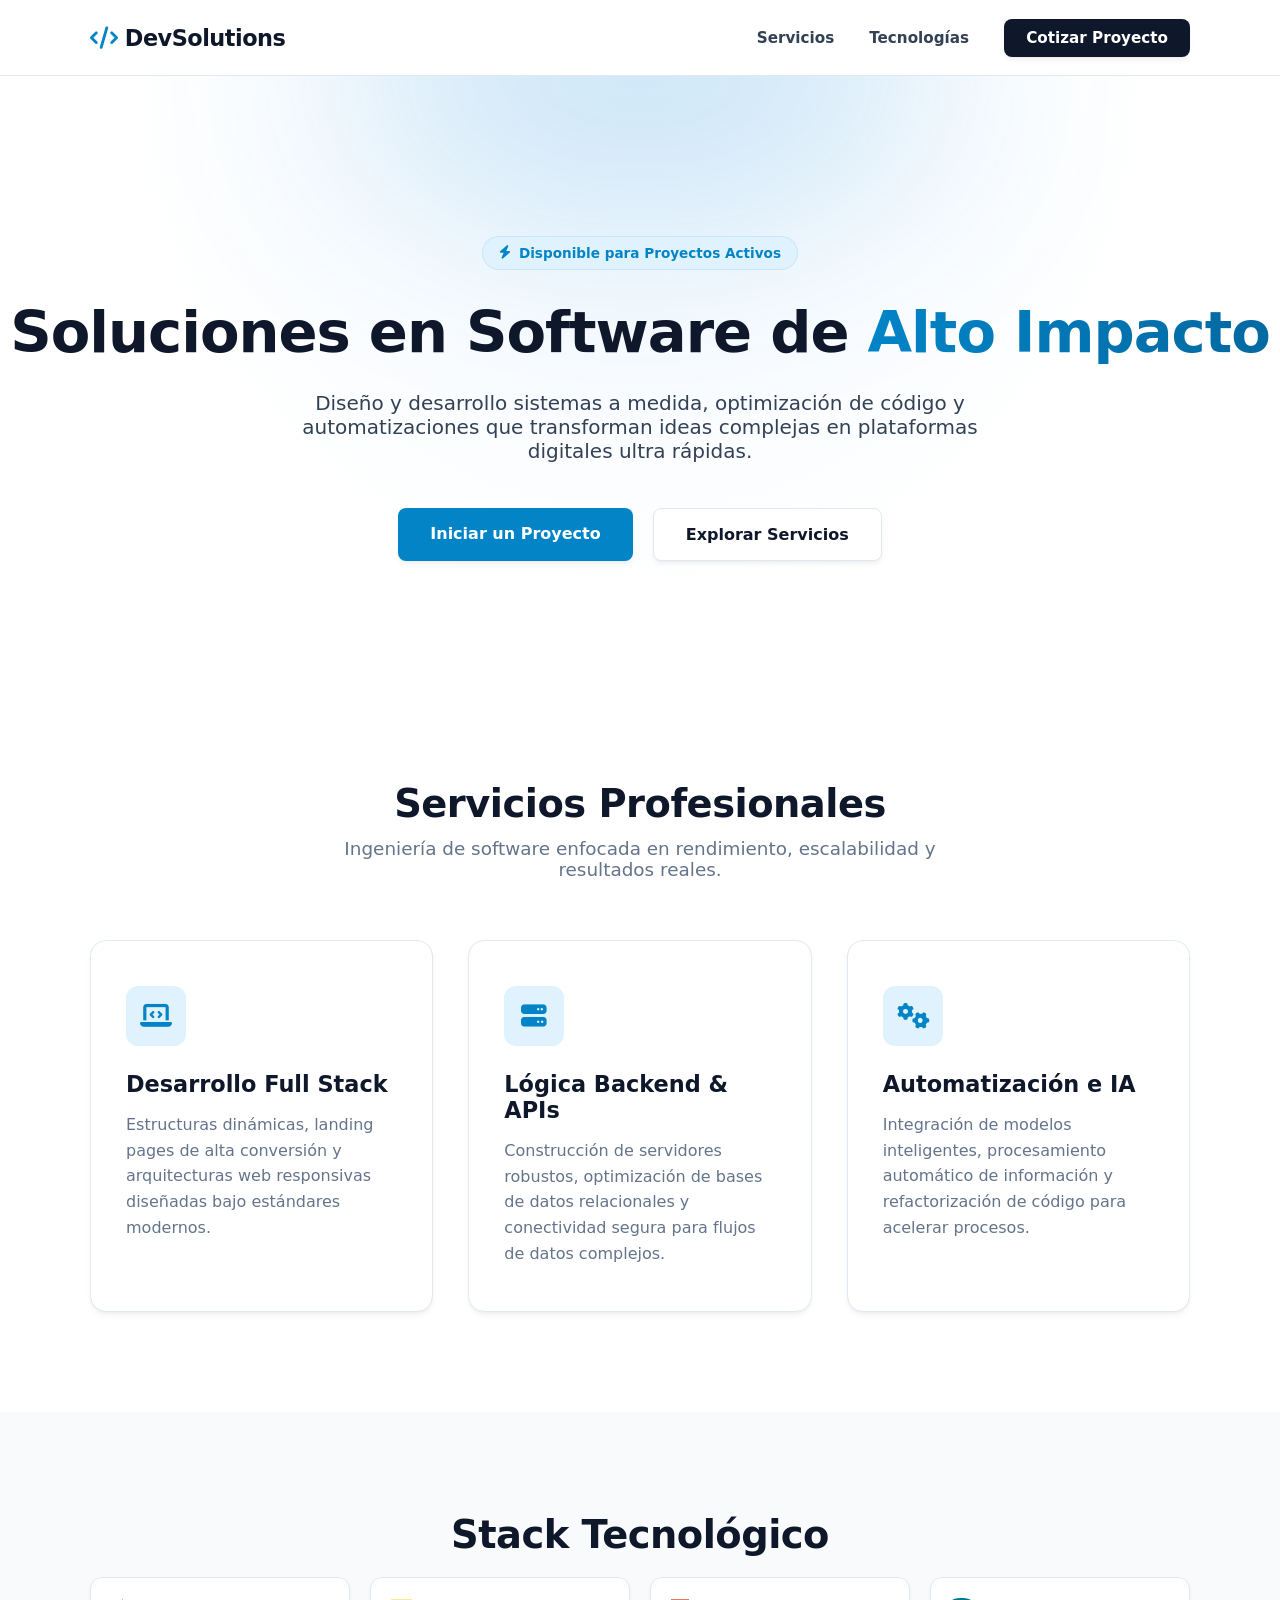
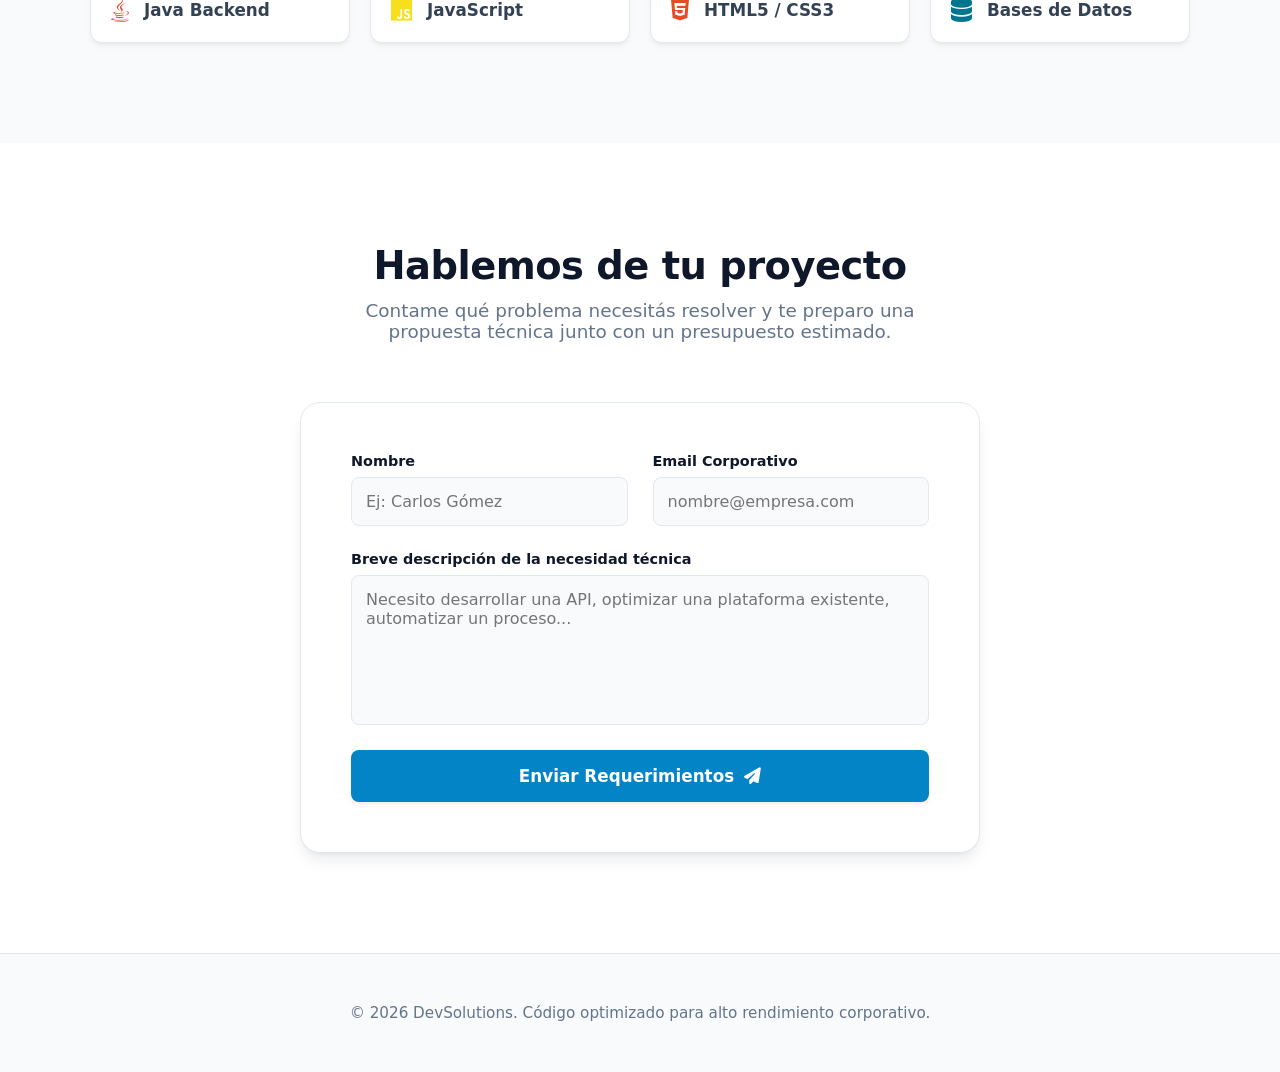
==== index.html @ c00a2885 "Rename Trabajo_con_pagina_propia.html to index.html" ====
<!DOCTYPE html>
<html lang="es">
<head>
    <meta charset="UTF-8">
    <meta name="viewport" content="width=device-width, initial-scale=1.0">
    <title>Desarrollador Software | Soluciones Digitales</title>
    <link rel="stylesheet" href="style.css">
    <link rel="stylesheet" href="https://cdnjs.cloudflare.com/ajax/libs/font-awesome/6.4.0/css/all.min.css">
</head>
<body>

    <nav class="navbar">
        <div class="nav-container">
            <a href="#" class="nav-logo"><i class="fa-solid fa-code"></i> DevSolutions</a>
            <ul class="nav-menu">
                <li><a href="#servicios">Servicios</a></li>
                <li><a href="#skills">Tecnologías</a></li>
                <li><a href="#contacto" class="btn-nav">Cotizar Proyecto</a></li>
            </ul>
        </div>
    </nav>

    <header class="hero">
        <div class="hero-glow"></div>
        <div class="hero-container reveal">
            <span class="hero-tag"><i class="fa-solid fa-bolt"></i> Disponible para Proyectos Activos</span>
            <h1>Soluciones en Software de <span>Alto Impacto</span></h1>
            <p>Diseño y desarrollo sistemas a medida, optimización de código y automatizaciones que transforman ideas complejas en plataformas digitales ultra rápidas.</p>
            <div class="hero-actions">
                <a href="#contacto" class="btn-primary">Iniciar un Proyecto</a>
                <a href="#servicios" class="btn-secondary">Explorar Servicios</a>
            </div>
        </div>
    </header>

    <section id="servicios" class="section">
        <div class="container">
            <div class="reveal">
                <h2 class="section-title">Servicios Profesionales</h2>
                <p class="section-subtitle">Ingeniería de software enfocada en rendimiento, escalabilidad y resultados reales.</p>
            </div>
            
            <div class="services-grid">
                <div class="service-card reveal">
                    <div class="icon-wrapper"><i class="fa-solid fa-laptop-code"></i></div>
                    <h3>Desarrollo Full Stack</h3>
                    <p>Estructuras dinámicas, landing pages de alta conversión y arquitecturas web responsivas diseñadas bajo estándares modernos.</p>
                </div>
                <div class="service-card reveal">
                    <div class="icon-wrapper"><i class="fa-solid fa-server"></i></div>
                    <h3>Lógica Backend & APIs</h3>
                    <p>Construcción de servidores robustos, optimización de bases de datos relacionales y conectividad segura para flujos de datos complejos.</p>
                </div>
                <div class="service-card reveal">
                    <div class="icon-wrapper"><i class="fa-solid fa-gears"></i></div>
                    <h3>Automatización e IA</h3>
                    <p>Integración de modelos inteligentes, procesamiento automático de información y refactorización de código para acelerar procesos.</p>
                </div>
            </div>
        </div>
    </section>

    <section id="skills" class="section bg-light">
        <div class="container reveal">
            <h2 class="section-title">Stack Tecnológico</h2>
            <div class="skills-grid">
                <div class="skill-item"><i class="fa-brands fa-java" style="color: #e24329;"></i> <span>Java Backend</span></div>
                <div class="skill-item"><i class="fa-brands fa-js" style="color: #f7df1e;"></i> <span>JavaScript</span></div>
                <div class="skill-item"><i class="fa-brands fa-html5" style="color: #e34c26;"></i> <span>HTML5 / CSS3</span></div>
                <div class="skill-item"><i class="fa-solid fa-database" style="color: #00758f;"></i> <span>Bases de Datos</span></div>
            </div>
        </div>
    </section>

    <section id="contacto" class="section">
        <div class="container max-w-md reveal">
            <h2 class="section-title">Hablemos de tu proyecto</h2>
            <p class="section-subtitle">Contame qué problema necesitás resolver y te preparo una propuesta técnica junto con un presupuesto estimado.</p>
            
            <form class="contact-form" action="https://formspree.io/f/tu_id_aca" method="POST">
                <div class="form-row">
                    <div class="form-group">
                        <label>Nombre</label>
                        <input type="text" name="name" required placeholder="Ej: Carlos Gómez">
                    </div>
                    <div class="form-group">
                        <label>Email Corporativo</label>
                        <input type="email" name="email" required placeholder="nombre@empresa.com">
                    </div>
                </div>
                <div class="form-group">
                    <label>Breve descripción de la necesidad técnica</label>
                    <textarea name="message" required placeholder="Necesito desarrollar una API, optimizar una plataforma existente, automatizar un proceso..."></textarea>
                </div>
                <button type="submit" class="btn-submit">Enviar Requerimientos <i class="fa-solid fa-paper-plane"></i></button>
            </form>
        </div>
    </section>

    <footer class="footer">
        <p>&copy; 2026 DevSolutions. Código optimizado para alto rendimiento corporativo.</p>
    </footer>

    <script>
        // Función que detecta el scroll para hacer aparecer los elementos suavemente
        function revealElements() {
            const reveals = document.querySelectorAll('.reveal');
            reveals.forEach(element => {
                const windowHeight = window.innerHeight;
                const elementTop = element.getBoundingClientRect().top;
                const elementVisible = 100; // Margen de píxeles antes de activarse

                if (elementTop < windowHeight - elementVisible) {
                    element.classList.add('active');
                }
            });
        }

        // Escuchamos el evento de scroll y lo ejecutamos una vez al inicio
        window.addEventListener('scroll', revealElements);
        window.addEventListener('DOMContentLoaded', revealElements);
    </script>
</body>
</html>
---- style.css ----
:root {
    --primary: #0284c7;       /* Azul tecnológico premium */
    --primary-light: #e0f2fe;
    --dark: #0f172a;          /* Fondo oscuro elegante */
    --slate-800: #1e293b;
    --light: #f8fafc;
    --text-main: #334155;
    --text-muted: #64748b;
    --border: #e2e8f0;
    --shadow-sm: 0 4px 6px -1px rgba(0, 0, 0, 0.05), 0 2px 4px -2px rgba(0, 0, 0, 0.05);
    --shadow-md: 0 10px 15px -3px rgba(15, 23, 42, 0.08), 0 4px 6px -4px rgba(15, 23, 42, 0.08);
}

* {
    margin: 0; padding: 0; box-sizing: border-box;
    font-family: 'Segoe UI', system-ui, -apple-system, sans-serif;
    scroll-behavior: smooth;
}

body {
    background: #ffffff;
    color: var(--text-main);
}

.container { width: 90%; max-width: 1100px; margin: 0 auto; }
.max-w-md { max-width: 680px !important; }
.section { padding: 100px 0; }
.bg-light { background: var(--light); }

.section-title { text-align: center; font-size: 2.4rem; color: var(--dark); margin-bottom: 12px; font-weight: 800; letter-spacing: -0.5px; }
.section-subtitle { text-align: center; color: var(--text-muted); margin-bottom: 60px; font-size: 1.15rem; max-width: 600px; margin-left: auto; margin-right: auto; }

/* --- ANIMACIÓN REVEAL (SCROLL) --- */
.reveal {
    opacity: 0;
    transform: translateY(30px);
    transition: opacity 0.8s cubic-bezier(0.2, 0.8, 0.2, 1), transform 0.8s cubic-bezier(0.2, 0.8, 0.2, 1);
}
.reveal.active {
    opacity: 1;
    transform: translateY(0);
}

/* NAVBAR */
.navbar {
    position: sticky; top: 0; background: rgba(255, 255, 255, 0.85);
    backdrop-filter: blur(12px); border-bottom: 1px solid var(--border); z-index: 100;
}
.nav-container { display: flex; justify-content: space-between; align-items: center; height: 75px; width: 90%; max-width: 1100px; margin: 0 auto; }
.nav-logo { font-size: 1.4rem; font-weight: 800; color: var(--dark); text-decoration: none; letter-spacing: -0.5px; }
.nav-logo i { color: var(--primary); }
.nav-menu { display: flex; align-items: center; list-style: none; gap: 35px; }
.nav-menu a { text-decoration: none; color: var(--text-main); font-weight: 600; transition: 0.2s; font-size: 0.95rem; }
.nav-menu a:hover { color: var(--primary); }
.btn-nav { background: var(--dark); color: #fff !important; padding: 10px 22px; border-radius: 8px; box-shadow: var(--shadow-sm); }
.btn-nav:hover { background: var(--primary) !important; }

/* HERO SECTION CON DEGRADADO EN CAPAS */
.hero { 
    position: relative;
    padding: 160px 0 120px; 
    text-align: center; 
    overflow: hidden;
    background: radial-gradient(circle at 50% 0%, #f0f7ff 0%, #ffffff 60%);
}
.hero-glow {
    position: absolute; top: -150px; left: 50%; transform: translateX(-50%);
    width: 600px; height: 300px; background: rgba(2, 132, 199, 0.15);
    filter: blur(100px); border-radius: 50%; pointer-events: none;
}
.hero-tag { background: var(--primary-light); color: var(--primary); padding: 8px 16px; border-radius: 30px; font-size: 0.85rem; font-weight: 700; display: inline-flex; align-items: center; gap: 8px; margin-bottom: 30px; border: 1px solid rgba(2, 132, 199, 0.1); }
.hero h1 { font-size: 3.6rem; color: var(--dark); line-height: 1.15; font-weight: 800; margin-bottom: 25px; letter-spacing: -1px; }
.hero h1 span { color: var(--primary); background: linear-gradient(to right, #0284c7, #0369a1); -webkit-background-clip: text; -webkit-text-fill-color: transparent; }
.hero p { font-size: 1.25rem; color: var(--text-main); margin-bottom: 45px; max-width: 750px; margin-left: auto; margin-right: auto; }
.hero-actions { display: flex; justify-content: center; gap: 20px; }

/* BOTONES PROFESIONALES */
.btn-primary, .btn-submit { background: var(--primary); color: #fff; padding: 16px 32px; border-radius: 8px; text-decoration: none; font-weight: 600; border: none; cursor: pointer; transition: 0.2s cubic-bezier(0.2, 0.8, 0.2, 1); box-shadow: var(--shadow-sm); }
.btn-primary:hover, .btn-submit:hover { background: #0369a1; transform: translateY(-2px); box-shadow: 0 8px 20px rgba(2, 132, 199, 0.25); }
.btn-secondary { background: #fff; color: var(--dark); border: 1px solid var(--border); padding: 16px 32px; border-radius: 8px; text-decoration: none; font-weight: 600; transition: 0.2s; box-shadow: var(--shadow-sm); }
.btn-secondary:hover { background: var(--light); border-color: var(--text-muted); transform: translateY(-1px); }

/* TARJETAS DE SERVICIOS PREMIUM */
.services-grid { display: grid; grid-template-columns: repeat(auto-fit, minmax(300px, 1fr)); gap: 35px; margin-top: 20px; }
.service-card { background: #fff; border: 1px solid var(--border); padding: 45px 35px; border-radius: 16px; transition: 0.4s cubic-bezier(0.2, 0.8, 0.2, 1); box-shadow: var(--shadow-sm); position: relative; }
.service-card:hover { transform: translateY(-8px); box-shadow: var(--shadow-md); border-color: var(--primary); }
.icon-wrapper { width: 60px; height: 60px; background: var(--primary-light); color: var(--primary); display: flex; justify-content: center; align-items: center; border-radius: 12px; font-size: 1.6rem; margin-bottom: 25px; transition: 0.3s; }
.service-card:hover .icon-wrapper { background: var(--primary); color: #fff; scale: 1.05; }
.service-card h3 { font-size: 1.4rem; color: var(--dark); margin-bottom: 15px; font-weight: 700; }
.service-card p { color: var(--text-muted); font-size: 1rem; line-height: 1.6; }

/* TECH STACK GRID */
.skills-grid { display: grid; grid-template-columns: repeat(auto-fit, minmax(220px, 1fr)); gap: 20px; margin-top: 20px; }
.skill-item { background: #fff; border: 1px solid var(--border); padding: 20px; border-radius: 12px; font-weight: 600; display: flex; align-items: center; gap: 15px; font-size: 1.05rem; box-shadow: var(--shadow-sm); transition: 0.2s; }
.skill-item:hover { border-color: var(--primary); transform: scale(1.02); }
.skill-item i { font-size: 1.5rem; }

/* FORMULARIO MEJORADO */
.contact-form { background: #fff; border: 1px solid var(--border); padding: 50px; border-radius: 20px; box-shadow: var(--shadow-md); display: flex; flex-direction: column; gap: 25px; }
.form-row { display: flex; gap: 25px; }
.form-group { display: flex; flex-direction: column; gap: 8px; flex: 1; }
.form-group label { font-size: 0.9rem; font-weight: 700; color: var(--dark); }
.form-group input, .form-group textarea { width: 100%; padding: 14px; border: 1px solid var(--border); border-radius: 8px; outline: none; font-size: 1rem; color: var(--dark); transition: 0.2s; background: var(--light); }
.form-group input:focus, .form-group textarea:focus { border-color: var(--primary); background: #fff; box-shadow: 0 0 0 4px var(--primary-light); }
.form-group textarea { height: 150px; resize: none; }
.btn-submit { width: 100%; font-size: 1.05rem; display: flex; justify-content: center; align-items: center; gap: 10px; }

/* FOOTER */
.footer { text-align: center; padding: 50px 0; border-top: 1px solid var(--border); color: var(--text-muted); font-size: 0.95rem; background: var(--light); }

/* RESPONSIVE */
@media (max-width: 768px) {
    .form-row { flex-direction: column; gap: 25px; }
    .hero h1 { font-size: 2.6rem; }
    .nav-menu { display: none; }
    .section { padding: 70px 0; }
    .contact-form { padding: 30px; }
}
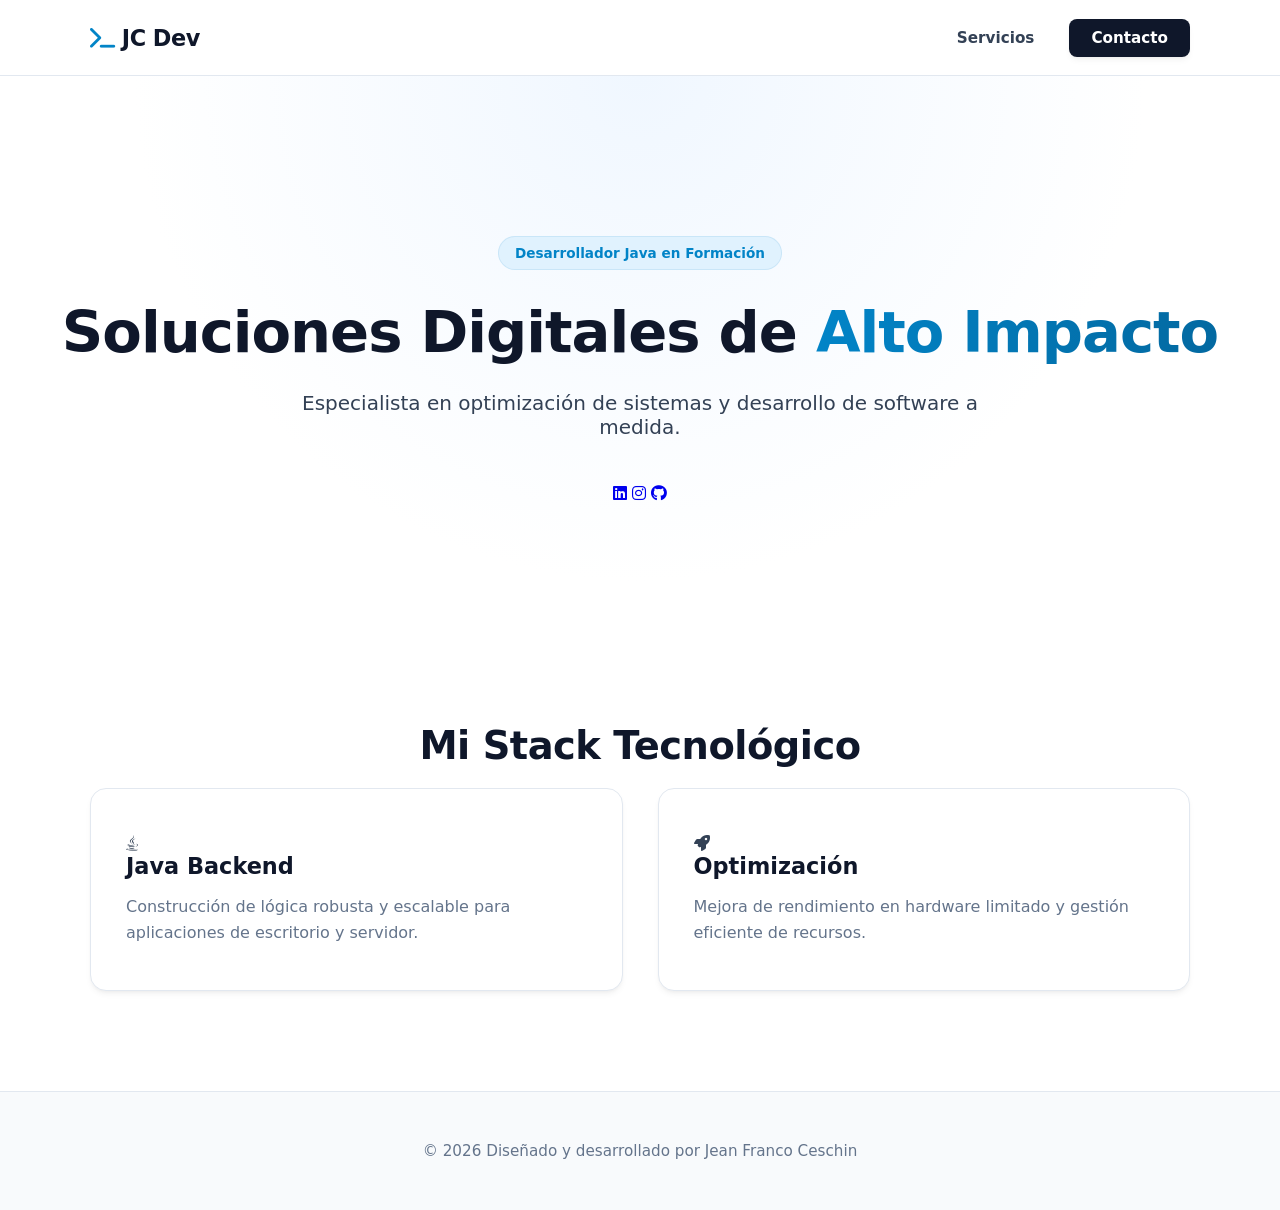
==== commit 1fe31bd7: "Update index.html" ====
--- a/index.html
+++ b/index.html
@@ -3,122 +3,56 @@
 <head>
     <meta charset="UTF-8">
     <meta name="viewport" content="width=device-width, initial-scale=1.0">
-    <title>Desarrollador Software | Soluciones Digitales</title>
+    <title>Jean Ceschin | Software Developer</title>
+    <link rel="stylesheet" href="https://cdnjs.cloudflare.com/ajax/libs/font-awesome/6.4.0/css/all.min.css">
     <link rel="stylesheet" href="style.css">
-    <link rel="stylesheet" href="https://cdnjs.cloudflare.com/ajax/libs/font-awesome/6.4.0/css/all.min.css">
 </head>
 <body>
 
     <nav class="navbar">
         <div class="nav-container">
-            <a href="#" class="nav-logo"><i class="fa-solid fa-code"></i> DevSolutions</a>
+            <a href="#" class="nav-logo"><i class="fa-solid fa-terminal"></i> JC Dev</a>
             <ul class="nav-menu">
                 <li><a href="#servicios">Servicios</a></li>
-                <li><a href="#skills">Tecnologías</a></li>
-                <li><a href="#contacto" class="btn-nav">Cotizar Proyecto</a></li>
+                <li><a href="#contacto" class="btn-nav">Contacto</a></li>
             </ul>
         </div>
     </nav>
 
     <header class="hero">
-        <div class="hero-glow"></div>
-        <div class="hero-container reveal">
-            <span class="hero-tag"><i class="fa-solid fa-bolt"></i> Disponible para Proyectos Activos</span>
-            <h1>Soluciones en Software de <span>Alto Impacto</span></h1>
-            <p>Diseño y desarrollo sistemas a medida, optimización de código y automatizaciones que transforman ideas complejas en plataformas digitales ultra rápidas.</p>
-            <div class="hero-actions">
-                <a href="#contacto" class="btn-primary">Iniciar un Proyecto</a>
-                <a href="#servicios" class="btn-secondary">Explorar Servicios</a>
+        <div class="hero-container">
+            <span class="hero-tag">Desarrollador Java en Formación</span>
+            <h1>Soluciones Digitales de <span>Alto Impacto</span></h1>
+            <p>Especialista en optimización de sistemas y desarrollo de software a medida.</p>
+            <div class="social-links">
+                <a href="https://linkedin.com/in/tu-usuario" target="_blank" class="social-icon"><i class="fa-brands fa-linkedin"></i></a>
+                <a href="https://instagram.com/tu-usuario" target="_blank" class="social-icon"><i class="fa-brands fa-instagram"></i></a>
+                <a href="https://github.com/JeanFC-IA" target="_blank" class="social-icon"><i class="fa-brands fa-github"></i></a>
             </div>
         </div>
     </header>
 
     <section id="servicios" class="section">
         <div class="container">
-            <div class="reveal">
-                <h2 class="section-title">Servicios Profesionales</h2>
-                <p class="section-subtitle">Ingeniería de software enfocada en rendimiento, escalabilidad y resultados reales.</p>
-            </div>
-            
+            <h2 class="section-title">Mi Stack Tecnológico</h2>
             <div class="services-grid">
-                <div class="service-card reveal">
-                    <div class="icon-wrapper"><i class="fa-solid fa-laptop-code"></i></div>
-                    <h3>Desarrollo Full Stack</h3>
-                    <p>Estructuras dinámicas, landing pages de alta conversión y arquitecturas web responsivas diseñadas bajo estándares modernos.</p>
+                <div class="service-card">
+                    <i class="fa-brands fa-java main-icon"></i>
+                    <h3>Java Backend</h3>
+                    <p>Construcción de lógica robusta y escalable para aplicaciones de escritorio y servidor.</p>
                 </div>
-                <div class="service-card reveal">
-                    <div class="icon-wrapper"><i class="fa-solid fa-server"></i></div>
-                    <h3>Lógica Backend & APIs</h3>
-                    <p>Construcción de servidores robustos, optimización de bases de datos relacionales y conectividad segura para flujos de datos complejos.</p>
-                </div>
-                <div class="service-card reveal">
-                    <div class="icon-wrapper"><i class="fa-solid fa-gears"></i></div>
-                    <h3>Automatización e IA</h3>
-                    <p>Integración de modelos inteligentes, procesamiento automático de información y refactorización de código para acelerar procesos.</p>
+                <div class="service-card">
+                    <i class="fa-solid fa-rocket main-icon"></i>
+                    <h3>Optimización</h3>
+                    <p>Mejora de rendimiento en hardware limitado y gestión eficiente de recursos.</p>
                 </div>
             </div>
         </div>
     </section>
 
-    <section id="skills" class="section bg-light">
-        <div class="container reveal">
-            <h2 class="section-title">Stack Tecnológico</h2>
-            <div class="skills-grid">
-                <div class="skill-item"><i class="fa-brands fa-java" style="color: #e24329;"></i> <span>Java Backend</span></div>
-                <div class="skill-item"><i class="fa-brands fa-js" style="color: #f7df1e;"></i> <span>JavaScript</span></div>
-                <div class="skill-item"><i class="fa-brands fa-html5" style="color: #e34c26;"></i> <span>HTML5 / CSS3</span></div>
-                <div class="skill-item"><i class="fa-solid fa-database" style="color: #00758f;"></i> <span>Bases de Datos</span></div>
-            </div>
-        </div>
-    </section>
-
-    <section id="contacto" class="section">
-        <div class="container max-w-md reveal">
-            <h2 class="section-title">Hablemos de tu proyecto</h2>
-            <p class="section-subtitle">Contame qué problema necesitás resolver y te preparo una propuesta técnica junto con un presupuesto estimado.</p>
-            
-            <form class="contact-form" action="https://formspree.io/f/tu_id_aca" method="POST">
-                <div class="form-row">
-                    <div class="form-group">
-                        <label>Nombre</label>
-                        <input type="text" name="name" required placeholder="Ej: Carlos Gómez">
-                    </div>
-                    <div class="form-group">
-                        <label>Email Corporativo</label>
-                        <input type="email" name="email" required placeholder="nombre@empresa.com">
-                    </div>
-                </div>
-                <div class="form-group">
-                    <label>Breve descripción de la necesidad técnica</label>
-                    <textarea name="message" required placeholder="Necesito desarrollar una API, optimizar una plataforma existente, automatizar un proceso..."></textarea>
-                </div>
-                <button type="submit" class="btn-submit">Enviar Requerimientos <i class="fa-solid fa-paper-plane"></i></button>
-            </form>
-        </div>
-    </section>
-
     <footer class="footer">
-        <p>&copy; 2026 DevSolutions. Código optimizado para alto rendimiento corporativo.</p>
+        <p>&copy; 2026 Diseñado y desarrollado por Jean Franco Ceschin</p>
     </footer>
 
-    <script>
-        // Función que detecta el scroll para hacer aparecer los elementos suavemente
-        function revealElements() {
-            const reveals = document.querySelectorAll('.reveal');
-            reveals.forEach(element => {
-                const windowHeight = window.innerHeight;
-                const elementTop = element.getBoundingClientRect().top;
-                const elementVisible = 100; // Margen de píxeles antes de activarse
-
-                if (elementTop < windowHeight - elementVisible) {
-                    element.classList.add('active');
-                }
-            });
-        }
-
-        // Escuchamos el evento de scroll y lo ejecutamos una vez al inicio
-        window.addEventListener('scroll', revealElements);
-        window.addEventListener('DOMContentLoaded', revealElements);
-    </script>
 </body>
 </html>
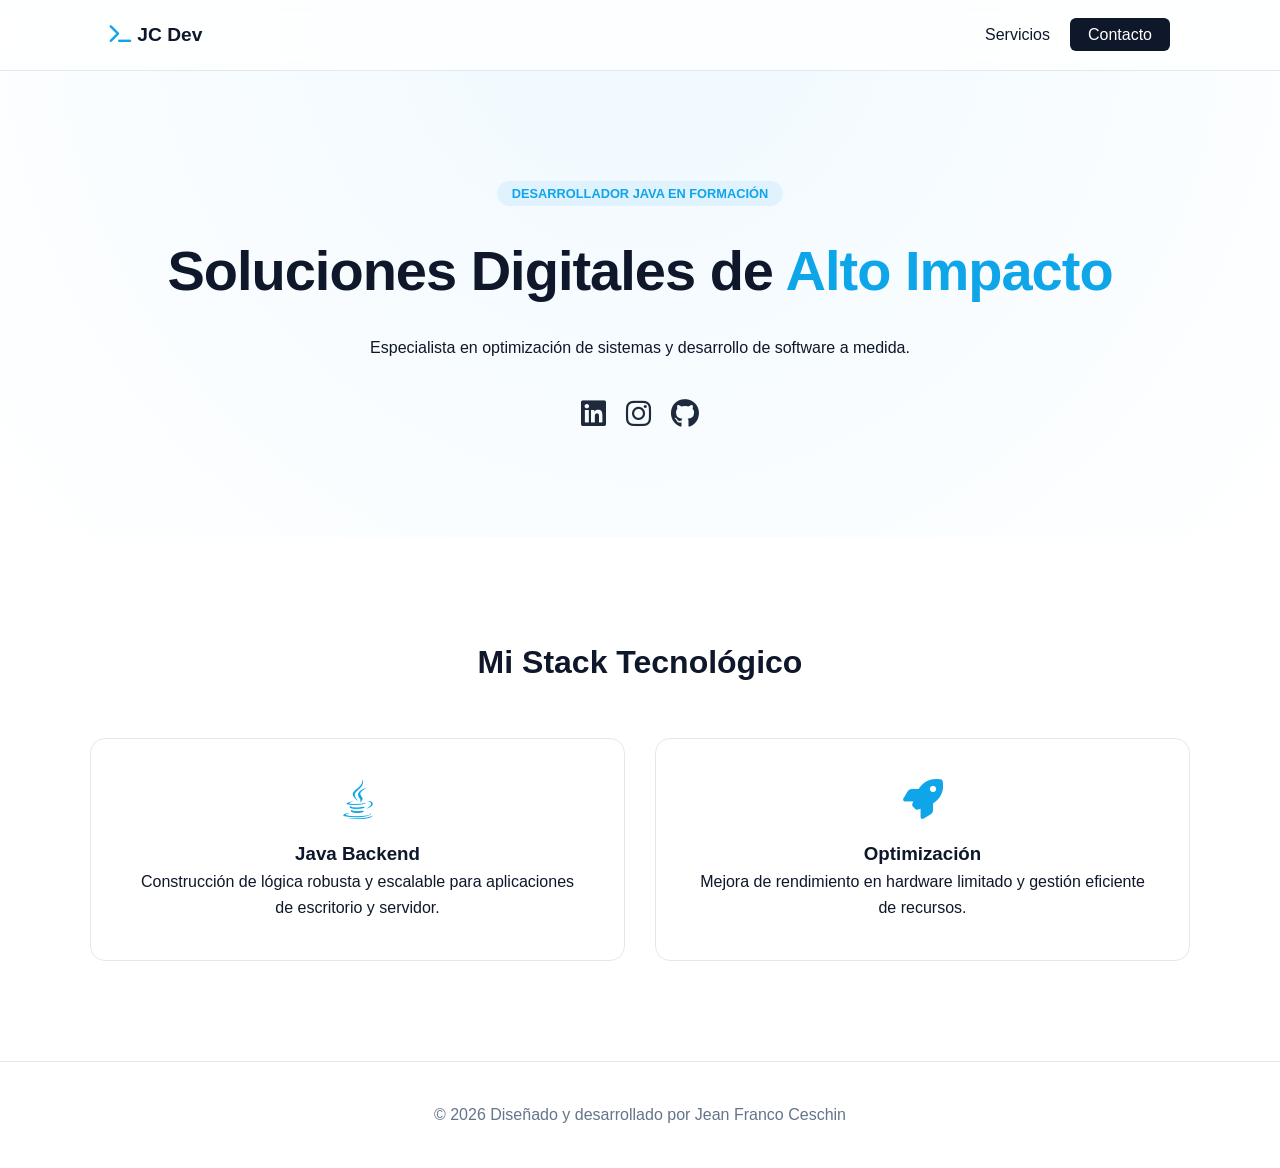
==== commit a0cd2e87: "index.html" ====
--- a/index.html
+++ b/index.html
@@ -3,7 +3,7 @@
 <head>
     <meta charset="UTF-8">
     <meta name="viewport" content="width=device-width, initial-scale=1.0">
-    <title>Jean Ceschin | Software Developer</title>
+    <title>Jean Franco Ceschin | Software Developer</title>
     <link rel="stylesheet" href="https://cdnjs.cloudflare.com/ajax/libs/font-awesome/6.4.0/css/all.min.css">
     <link rel="stylesheet" href="style.css">
 </head>
@@ -25,8 +25,8 @@
             <h1>Soluciones Digitales de <span>Alto Impacto</span></h1>
             <p>Especialista en optimización de sistemas y desarrollo de software a medida.</p>
             <div class="social-links">
-                <a href="https://linkedin.com/in/tu-usuario" target="_blank" class="social-icon"><i class="fa-brands fa-linkedin"></i></a>
-                <a href="https://instagram.com/tu-usuario" target="_blank" class="social-icon"><i class="fa-brands fa-instagram"></i></a>
+                <a href="https://www.linkedin.com/in/jean-franco-ceschin-171751407/" target="_blank" class="social-icon"><i class="fa-brands fa-linkedin"></i></a>
+                <a href="https://www.instagram.com/jean_ceschin/" target="_blank" class="social-icon"><i class="fa-brands fa-instagram"></i></a>
                 <a href="https://github.com/JeanFC-IA" target="_blank" class="social-icon"><i class="fa-brands fa-github"></i></a>
             </div>
         </div>
--- a/style.css
+++ b/style.css
@@ -1,118 +1,89 @@
 :root {
-    --primary: #0284c7;       /* Azul tecnológico premium */
-    --primary-light: #e0f2fe;
-    --dark: #0f172a;          /* Fondo oscuro elegante */
-    --slate-800: #1e293b;
+    --primary: #0ea5e9;
+    --dark: #0f172a;
+    --slate: #1e293b;
     --light: #f8fafc;
-    --text-main: #334155;
-    --text-muted: #64748b;
-    --border: #e2e8f0;
-    --shadow-sm: 0 4px 6px -1px rgba(0, 0, 0, 0.05), 0 2px 4px -2px rgba(0, 0, 0, 0.05);
-    --shadow-md: 0 10px 15px -3px rgba(15, 23, 42, 0.08), 0 4px 6px -4px rgba(15, 23, 42, 0.08);
+    --white: #ffffff;
+    --transition: all 0.3s cubic-bezier(0.4, 0, 0.2, 1);
 }
 
 * {
     margin: 0; padding: 0; box-sizing: border-box;
-    font-family: 'Segoe UI', system-ui, -apple-system, sans-serif;
-    scroll-behavior: smooth;
+    font-family: 'Inter', -apple-system, sans-serif;
 }
 
 body {
-    background: #ffffff;
-    color: var(--text-main);
-}
-
-.container { width: 90%; max-width: 1100px; margin: 0 auto; }
-.max-w-md { max-width: 680px !important; }
-.section { padding: 100px 0; }
-.bg-light { background: var(--light); }
-
-.section-title { text-align: center; font-size: 2.4rem; color: var(--dark); margin-bottom: 12px; font-weight: 800; letter-spacing: -0.5px; }
-.section-subtitle { text-align: center; color: var(--text-muted); margin-bottom: 60px; font-size: 1.15rem; max-width: 600px; margin-left: auto; margin-right: auto; }
-
-/* --- ANIMACIÓN REVEAL (SCROLL) --- */
-.reveal {
-    opacity: 0;
-    transform: translateY(30px);
-    transition: opacity 0.8s cubic-bezier(0.2, 0.8, 0.2, 1), transform 0.8s cubic-bezier(0.2, 0.8, 0.2, 1);
-}
-.reveal.active {
-    opacity: 1;
-    transform: translateY(0);
+    background-color: var(--white);
+    color: var(--dark);
+    line-height: 1.6;
+    scroll-behavior: smooth;
 }
 
 /* NAVBAR */
 .navbar {
-    position: sticky; top: 0; background: rgba(255, 255, 255, 0.85);
-    backdrop-filter: blur(12px); border-bottom: 1px solid var(--border); z-index: 100;
+    position: fixed; top: 0; width: 100%;
+    background: rgba(255, 255, 255, 0.8);
+    backdrop-filter: blur(10px);
+    border-bottom: 1px solid #e2e8f0;
+    z-index: 1000;
 }
-.nav-container { display: flex; justify-content: space-between; align-items: center; height: 75px; width: 90%; max-width: 1100px; margin: 0 auto; }
-.nav-logo { font-size: 1.4rem; font-weight: 800; color: var(--dark); text-decoration: none; letter-spacing: -0.5px; }
+
+.nav-container {
+    max-width: 1100px; margin: 0 auto;
+    display: flex; justify-content: space-between;
+    align-items: center; height: 70px; padding: 0 20px;
+}
+
+.nav-logo { font-weight: 800; text-decoration: none; color: var(--dark); font-size: 1.2rem; }
 .nav-logo i { color: var(--primary); }
-.nav-menu { display: flex; align-items: center; list-style: none; gap: 35px; }
-.nav-menu a { text-decoration: none; color: var(--text-main); font-weight: 600; transition: 0.2s; font-size: 0.95rem; }
-.nav-menu a:hover { color: var(--primary); }
-.btn-nav { background: var(--dark); color: #fff !important; padding: 10px 22px; border-radius: 8px; box-shadow: var(--shadow-sm); }
-.btn-nav:hover { background: var(--primary) !important; }
+.nav-menu { list-style: none; display: flex; align-items: center; gap: 20px; }
+.nav-menu a { text-decoration: none; color: var(--dark); font-weight: 500; transition: var(--transition); }
+.btn-nav { background: var(--dark); color: var(--white) !important; padding: 8px 18px; border-radius: 6px; }
 
-/* HERO SECTION CON DEGRADADO EN CAPAS */
-.hero { 
-    position: relative;
-    padding: 160px 0 120px; 
-    text-align: center; 
-    overflow: hidden;
-    background: radial-gradient(circle at 50% 0%, #f0f7ff 0%, #ffffff 60%);
+/* HERO SECTION */
+.hero {
+    padding: 180px 20px 100px;
+    text-align: center;
+    background: radial-gradient(circle at top, #f0f9ff 0%, #ffffff 100%);
 }
-.hero-glow {
-    position: absolute; top: -150px; left: 50%; transform: translateX(-50%);
-    width: 600px; height: 300px; background: rgba(2, 132, 199, 0.15);
-    filter: blur(100px); border-radius: 50%; pointer-events: none;
+
+.hero-tag {
+    background: #e0f2fe; color: var(--primary);
+    padding: 5px 15px; border-radius: 20px;
+    font-size: 0.8rem; font-weight: 700; text-transform: uppercase;
 }
-.hero-tag { background: var(--primary-light); color: var(--primary); padding: 8px 16px; border-radius: 30px; font-size: 0.85rem; font-weight: 700; display: inline-flex; align-items: center; gap: 8px; margin-bottom: 30px; border: 1px solid rgba(2, 132, 199, 0.1); }
-.hero h1 { font-size: 3.6rem; color: var(--dark); line-height: 1.15; font-weight: 800; margin-bottom: 25px; letter-spacing: -1px; }
-.hero h1 span { color: var(--primary); background: linear-gradient(to right, #0284c7, #0369a1); -webkit-background-clip: text; -webkit-text-fill-color: transparent; }
-.hero p { font-size: 1.25rem; color: var(--text-main); margin-bottom: 45px; max-width: 750px; margin-left: auto; margin-right: auto; }
-.hero-actions { display: flex; justify-content: center; gap: 20px; }
 
-/* BOTONES PROFESIONALES */
-.btn-primary, .btn-submit { background: var(--primary); color: #fff; padding: 16px 32px; border-radius: 8px; text-decoration: none; font-weight: 600; border: none; cursor: pointer; transition: 0.2s cubic-bezier(0.2, 0.8, 0.2, 1); box-shadow: var(--shadow-sm); }
-.btn-primary:hover, .btn-submit:hover { background: #0369a1; transform: translateY(-2px); box-shadow: 0 8px 20px rgba(2, 132, 199, 0.25); }
-.btn-secondary { background: #fff; color: var(--dark); border: 1px solid var(--border); padding: 16px 32px; border-radius: 8px; text-decoration: none; font-weight: 600; transition: 0.2s; box-shadow: var(--shadow-sm); }
-.btn-secondary:hover { background: var(--light); border-color: var(--text-muted); transform: translateY(-1px); }
+.hero h1 { font-size: 3.5rem; margin: 20px 0; letter-spacing: -1px; }
+.hero h1 span { color: var(--primary); }
 
-/* TARJETAS DE SERVICIOS PREMIUM */
-.services-grid { display: grid; grid-template-columns: repeat(auto-fit, minmax(300px, 1fr)); gap: 35px; margin-top: 20px; }
-.service-card { background: #fff; border: 1px solid var(--border); padding: 45px 35px; border-radius: 16px; transition: 0.4s cubic-bezier(0.2, 0.8, 0.2, 1); box-shadow: var(--shadow-sm); position: relative; }
-.service-card:hover { transform: translateY(-8px); box-shadow: var(--shadow-md); border-color: var(--primary); }
-.icon-wrapper { width: 60px; height: 60px; background: var(--primary-light); color: var(--primary); display: flex; justify-content: center; align-items: center; border-radius: 12px; font-size: 1.6rem; margin-bottom: 25px; transition: 0.3s; }
-.service-card:hover .icon-wrapper { background: var(--primary); color: #fff; scale: 1.05; }
-.service-card h3 { font-size: 1.4rem; color: var(--dark); margin-bottom: 15px; font-weight: 700; }
-.service-card p { color: var(--text-muted); font-size: 1rem; line-height: 1.6; }
+.social-links { display: flex; justify-content: center; gap: 20px; margin-top: 30px; }
+.social-icon {
+    font-size: 1.8rem; color: var(--slate);
+    transition: var(--transition);
+}
+.social-icon:hover { color: var(--primary); transform: translateY(-5px); }
 
-/* TECH STACK GRID */
-.skills-grid { display: grid; grid-template-columns: repeat(auto-fit, minmax(220px, 1fr)); gap: 20px; margin-top: 20px; }
-.skill-item { background: #fff; border: 1px solid var(--border); padding: 20px; border-radius: 12px; font-weight: 600; display: flex; align-items: center; gap: 15px; font-size: 1.05rem; box-shadow: var(--shadow-sm); transition: 0.2s; }
-.skill-item:hover { border-color: var(--primary); transform: scale(1.02); }
-.skill-item i { font-size: 1.5rem; }
+/* CARDS */
+.section { padding: 100px 20px; }
+.container { max-width: 1100px; margin: 0 auto; }
+.section-title { text-align: center; margin-bottom: 50px; font-size: 2rem; }
 
-/* FORMULARIO MEJORADO */
-.contact-form { background: #fff; border: 1px solid var(--border); padding: 50px; border-radius: 20px; box-shadow: var(--shadow-md); display: flex; flex-direction: column; gap: 25px; }
-.form-row { display: flex; gap: 25px; }
-.form-group { display: flex; flex-direction: column; gap: 8px; flex: 1; }
-.form-group label { font-size: 0.9rem; font-weight: 700; color: var(--dark); }
-.form-group input, .form-group textarea { width: 100%; padding: 14px; border: 1px solid var(--border); border-radius: 8px; outline: none; font-size: 1rem; color: var(--dark); transition: 0.2s; background: var(--light); }
-.form-group input:focus, .form-group textarea:focus { border-color: var(--primary); background: #fff; box-shadow: 0 0 0 4px var(--primary-light); }
-.form-group textarea { height: 150px; resize: none; }
-.btn-submit { width: 100%; font-size: 1.05rem; display: flex; justify-content: center; align-items: center; gap: 10px; }
+.services-grid {
+    display: grid; grid-template-columns: repeat(auto-fit, minmax(280px, 1fr));
+    gap: 30px;
+}
 
-/* FOOTER */
-.footer { text-align: center; padding: 50px 0; border-top: 1px solid var(--border); color: var(--text-muted); font-size: 0.95rem; background: var(--light); }
+.service-card {
+    padding: 40px; border: 1px solid #e2e8f0;
+    border-radius: 15px; transition: var(--transition);
+    text-align: center;
+}
 
-/* RESPONSIVE */
-@media (max-width: 768px) {
-    .form-row { flex-direction: column; gap: 25px; }
-    .hero h1 { font-size: 2.6rem; }
-    .nav-menu { display: none; }
-    .section { padding: 70px 0; }
-    .contact-form { padding: 30px; }
-}+.service-card:hover {
+    border-color: var(--primary);
+    box-shadow: 0 20px 25px -5px rgba(0, 0, 0, 0.1);
+}
+
+.main-icon { font-size: 2.5rem; color: var(--primary); margin-bottom: 20px; }
+
+.footer { text-align: center; padding: 40px; border-top: 1px solid #e2e8f0; color: #64748b; }
